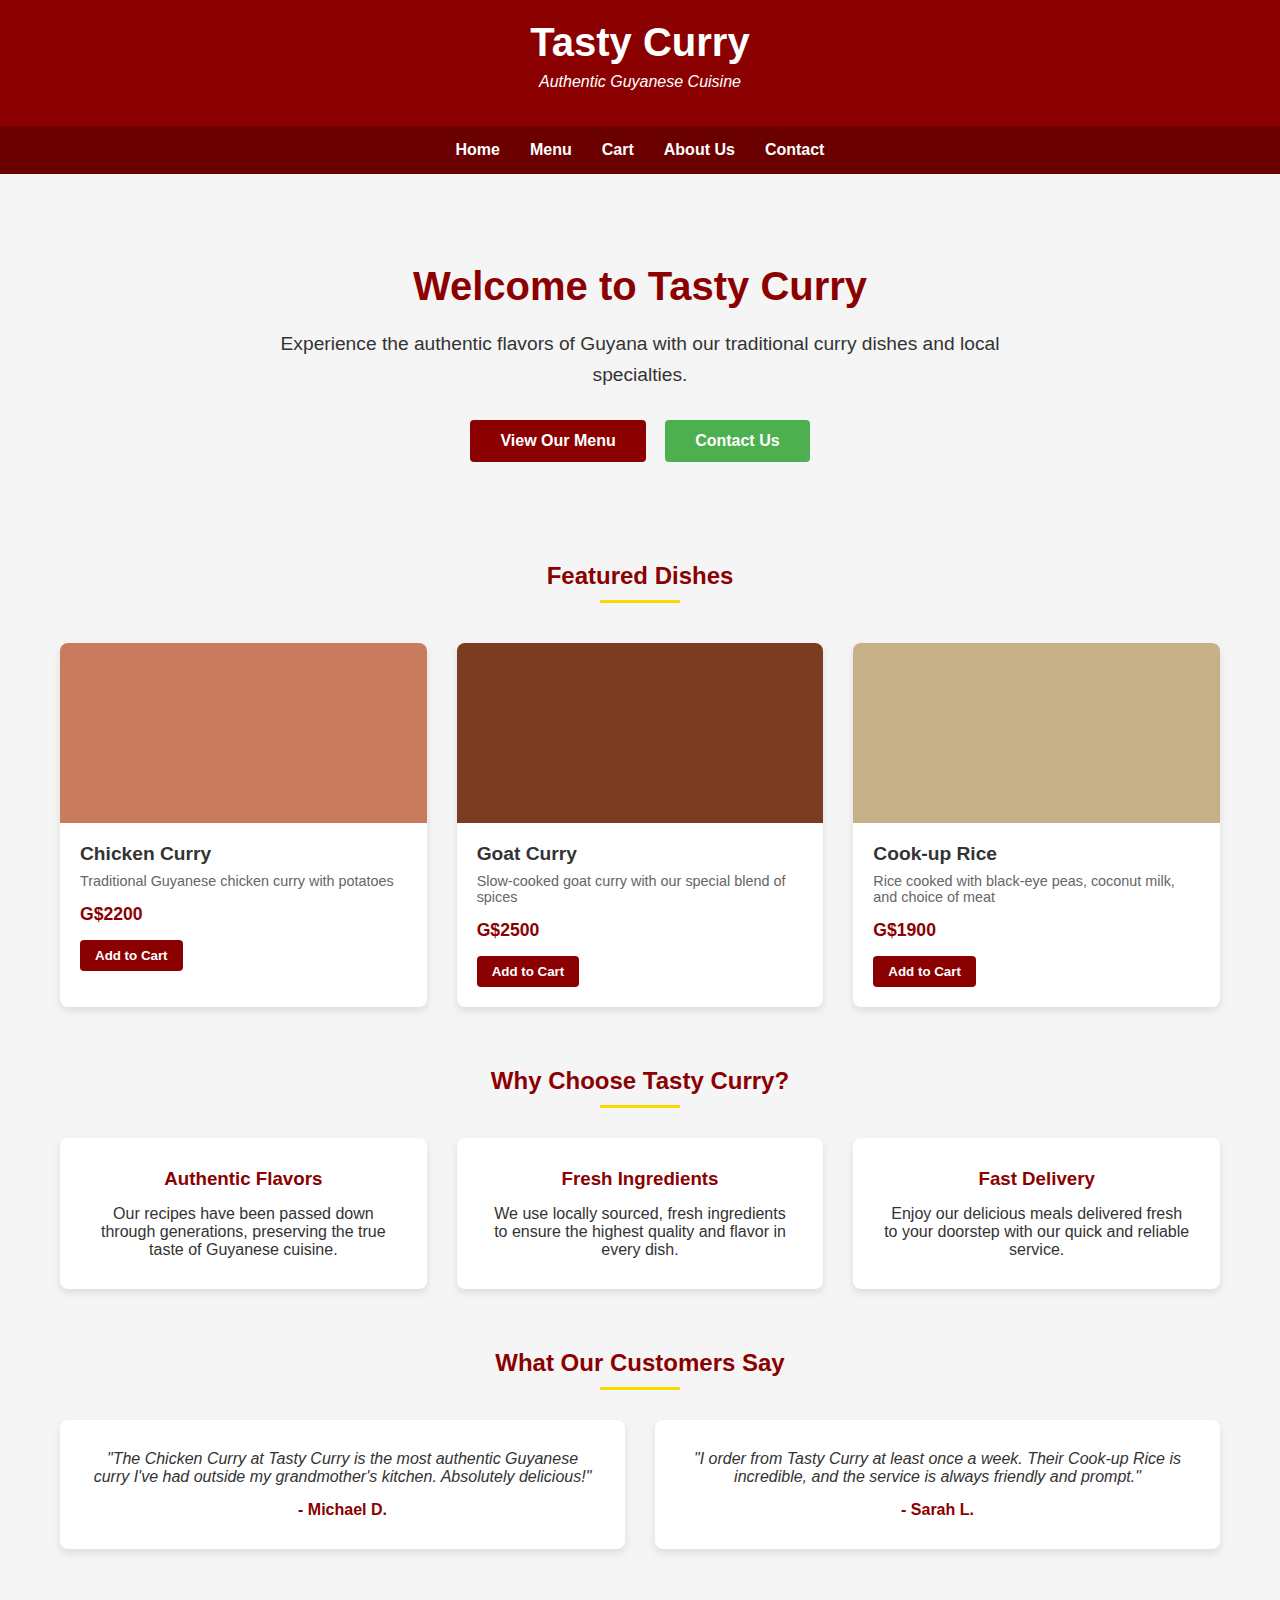
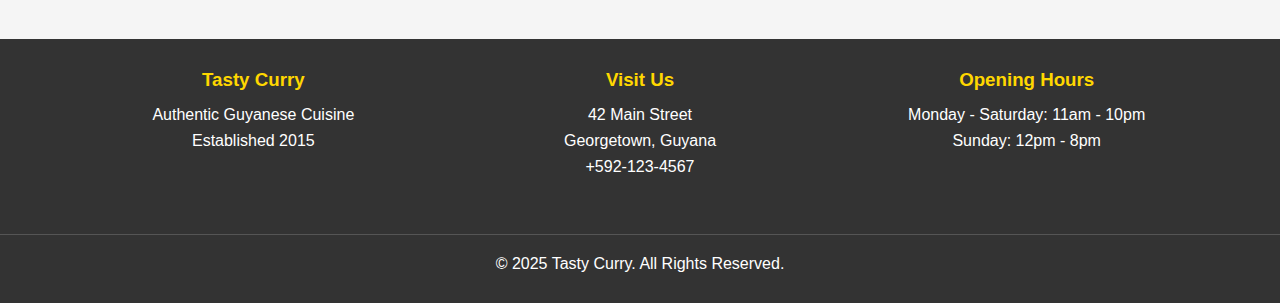
==== index.html @ 893cb92b "Add files via upload" ====
<!DOCTYPE html>
<html lang="en">
<head>
  <meta charset="UTF-8">
  <meta name="viewport" content="width=device-width, initial-scale=1.0">
  <title>Tasty Curry - Authentic Guyanese Cuisine</title>
  <link rel="stylesheet" href="styles.css">
</head>
<body>
  <header>
    <div class="logo">Tasty Curry</div>
    <div class="tagline">Authentic Guyanese Cuisine</div>
  </header>
  
  <nav>
    <ul>
      <li><a href="index.html">Home</a></li>
      <li><a href="menu.html">Menu</a></li>
      <li><a href="cart.html">Cart <span class="cart-count" style="display: none; background-color: #FFD700; color: #8B0000; border-radius: 50%; width: 20px; height: 20px; font-size: 12px; align-items: center; justify-content: center; margin-left: 5px;"></span></a></li>
      <li><a href="about.html">About Us</a></li>
      <li><a href="contact.html">Contact</a></li>
    </ul>
  </nav>
  
  <div class="container">
    <section id="hero" style="text-align: center; padding: 50px 0;">
      <h1 style="font-size: 2.5rem; color: #8B0000; margin-bottom: 20px;">Welcome to Tasty Curry</h1>
      <p style="font-size: 1.2rem; max-width: 800px; margin: 0 auto 30px; line-height: 1.6;">
        Experience the authentic flavors of Guyana with our traditional curry dishes and local specialties.
      </p>
      <div style="margin-top: 30px;">
        <a href="menu.html" style="background-color: #8B0000; color: white; padding: 12px 30px; border-radius: 4px; text-decoration: none; font-weight: bold; display: inline-block; margin-right: 15px;">View Our Menu</a>
        <a href="contact.html" style="background-color: #4CAF50; color: white; padding: 12px 30px; border-radius: 4px; text-decoration: none; font-weight: bold; display: inline-block;">Contact Us</a>
      </div>
    </section>
    
    <section id="featured" style="margin-top: 50px;">
      <h2>Featured Dishes</h2>
      <div class="menu-container">
        <div class="menu-item">
          <div class="menu-img" style="background-color: #c97c5d;"></div>
          <div class="menu-info">
            <div class="menu-title">Chicken Curry</div>
            <div class="menu-desc">Traditional Guyanese chicken curry with potatoes</div>
            <div class="menu-price">G$2200</div>
            <button class="add-to-cart" data-name="Chicken Curry" data-price="2200">Add to Cart</button>
          </div>
        </div>
        
        <div class="menu-item">
          <div class="menu-img" style="background-color: #7c3c21;"></div>
          <div class="menu-info">
            <div class="menu-title">Goat Curry</div>
            <div class="menu-desc">Slow-cooked goat curry with our special blend of spices</div>
            <div class="menu-price">G$2500</div>
            <button class="add-to-cart" data-name="Goat Curry" data-price="2500">Add to Cart</button>
          </div>
        </div>
        
        <div class="menu-item">
          <div class="menu-img" style="background-color: #c6b088;"></div>
          <div class="menu-info">
            <div class="menu-title">Cook-up Rice</div>
            <div class="menu-desc">Rice cooked with black-eye peas, coconut milk, and choice of meat</div>
            <div class="menu-price">G$1900</div>
            <button class="add-to-cart" data-name="Cook-up Rice" data-price="1900">Add to Cart</button>
          </div>
        </div>
      </div>
    </section>
    
    <section id="why-us" style="margin-top: 60px; text-align: center;">
      <h2>Why Choose Tasty Curry?</h2>
      <div style="display: flex; flex-wrap: wrap; justify-content: center; gap: 30px; margin-top: 30px;">
        <div style="flex: 1; min-width: 250px; background-color: white; padding: 30px; border-radius: 8px; box-shadow: 0 4px 8px rgba(0,0,0,0.1);">
          <h3 style="color: #8B0000; margin-bottom: 15px;">Authentic Flavors</h3>
          <p>Our recipes have been passed down through generations, preserving the true taste of Guyanese cuisine.</p>
        </div>
        
        <div style="flex: 1; min-width: 250px; background-color: white; padding: 30px; border-radius: 8px; box-shadow: 0 4px 8px rgba(0,0,0,0.1);">
          <h3 style="color: #8B0000; margin-bottom: 15px;">Fresh Ingredients</h3>
          <p>We use locally sourced, fresh ingredients to ensure the highest quality and flavor in every dish.</p>
        </div>
        
        <div style="flex: 1; min-width: 250px; background-color: white; padding: 30px; border-radius: 8px; box-shadow: 0 4px 8px rgba(0,0,0,0.1);">
          <h3 style="color: #8B0000; margin-bottom: 15px;">Fast Delivery</h3>
          <p>Enjoy our delicious meals delivered fresh to your doorstep with our quick and reliable service.</p>
        </div>
      </div>
    </section>
    
    <section id="testimonials" style="margin-top: 60px; text-align: center;">
      <h2>What Our Customers Say</h2>
      <div style="display: flex; flex-wrap: wrap; justify-content: center; gap: 30px; margin-top: 30px;">
        <div style="flex: 1; min-width: 300px; background-color: white; padding: 30px; border-radius: 8px; box-shadow: 0 4px 8px rgba(0,0,0,0.1);">
          <p style="font-style: italic; margin-bottom: 15px;">"The Chicken Curry at Tasty Curry is the most authentic Guyanese curry I've had outside my grandmother's kitchen. Absolutely delicious!"</p>
          <p style="font-weight: bold; color: #8B0000;">- Michael D.</p>
        </div>
        
        <div style="flex: 1; min-width: 300px; background-color: white; padding: 30px; border-radius: 8px; box-shadow: 0 4px 8px rgba(0,0,0,0.1);">
          <p style="font-style: italic; margin-bottom: 15px;">"I order from Tasty Curry at least once a week. Their Cook-up Rice is incredible, and the service is always friendly and prompt."</p>
          <p style="font-weight: bold; color: #8B0000;">- Sarah L.</p>
        </div>
      </div>
    </section>
  </div>
  
  <footer>
    <div class="footer-info">
      <div class="footer-col">
        <h3>Tasty Curry</h3>
        <p>Authentic Guyanese Cuisine</p>
        <p>Established 2015</p>
      </div>
      
      <div class="footer-col">
        <h3>Visit Us</h3>
        <p>42 Main Street</p>
        <p>Georgetown, Guyana</p>
        <p>+592-123-4567</p>
      </div>
      
      <div class="footer-col">
        <h3>Opening Hours</h3>
        <p>Monday - Saturday: 11am - 10pm</p>
        <p>Sunday: 12pm - 8pm</p>
      </div>
    </div>
    
    <div class="copyright">
      &copy; 2025 Tasty Curry. All Rights Reserved.
    </div>
  </footer>
  
  <script src="script.js"></script>
</body>
</html>
---- styles.css ----
/* Global Styles */
* {
  margin: 0;
  padding: 0;
  box-sizing: border-box;
  font-family: 'Segoe UI', Tahoma, Geneva, Verdana, sans-serif;
}

body {
  background-color: #f5f5f5;
  color: #333;
}

header {
  background-color: #8B0000;
  color: white;
  padding: 20px 0;
  text-align: center;
}

.logo {
  font-size: 2.5rem;
  font-weight: bold;
  margin-bottom: 8px;
}

.tagline {
  font-style: italic;
  margin-bottom: 15px;
}

nav {
  background-color: #6B0000;
  padding: 15px 0;
}

nav ul {
  display: flex;
  justify-content: center;
  list-style-type: none;
}

nav ul li {
  margin: 0 15px;
}

nav ul li a {
  color: white;
  text-decoration: none;
  font-weight: bold;
  transition: color 0.3s;
}

nav ul li a:hover {
  color: #FFD700;
}

.container {
  max-width: 1200px;
  margin: 0 auto;
  padding: 40px 20px;
}

h2 {
  text-align: center;
  margin-bottom: 30px;
  color: #8B0000;
  position: relative;
}

h2::after {
  content: '';
  display: block;
  width: 80px;
  height: 3px;
  background-color: #FFD700;
  margin: 10px auto;
}

/* Menu Styles */
.menu-container {
  display: grid;
  grid-template-columns: repeat(auto-fill, minmax(280px, 1fr));
  gap: 30px;
  margin-top: 40px;
}

.menu-category {
  margin-bottom: 40px;
}

.category-title {
  color: #8B0000;
  margin-bottom: 20px;
  font-size: 1.5rem;
  border-bottom: 2px solid #FFD700;
  padding-bottom: 8px;
}

.menu-item {
  background-color: white;
  border-radius: 8px;
  overflow: hidden;
  box-shadow: 0 4px 8px rgba(0, 0, 0, 0.1);
  transition: transform 0.3s;
}

.menu-item:hover {
  transform: translateY(-5px);
}

.menu-img {
  height: 180px;
  background-position: center;
  background-size: cover;
}

.menu-info {
  padding: 20px;
}

.menu-title {
  font-weight: bold;
  margin-bottom: 8px;
  font-size: 1.2rem;
}

.menu-desc {
  color: #666;
  font-size: 0.9rem;
  margin-bottom: 15px;
}

.menu-price {
  color: #8B0000;
  font-weight: bold;
  font-size: 1.1rem;
  margin-bottom: 15px;
}

.add-to-cart {
  background-color: #8B0000;
  color: white;
  border: none;
  padding: 8px 15px;
  border-radius: 4px;
  cursor: pointer;
  font-weight: bold;
  transition: background-color 0.3s;
}

.add-to-cart:hover {
  background-color: #6B0000;
}

/* Cart Styles */
.cart-section {
  background-color: white;
  padding: 30px;
  border-radius: 8px;
  box-shadow: 0 4px 8px rgba(0, 0, 0, 0.1);
  margin-top: 40px;
}

.cart-items {
  margin-bottom: 20px;
}

.cart-item {
  display: flex;
  justify-content: space-between;
  align-items: center;
  padding: 10px 0;
  border-bottom: 1px solid #eee;
}

.cart-item-name {
  flex-grow: 1;
}

.cart-item-price {
  font-weight: bold;
  color: #8B0000;
  margin: 0 20px;
}

.remove-item {
  background-color: #ff5555;
  color: white;
  border: none;
  padding: 5px 10px;
  border-radius: 4px;
  cursor: pointer;
}

.cart-total {
  display: flex;
  justify-content: space-between;
  font-weight: bold;
  font-size: 1.2rem;
  margin-top: 15px;
  padding-top: 15px;
  border-top: 2px solid #eee;
}

.checkout-btn {
  display: block;
  width: 100%;
  background-color: #4CAF50;
  color: white;
  border: none;
  padding: 12px;
  font-size: 1.1rem;
  border-radius: 4px;
  cursor: pointer;
  margin-top: 20px;
  font-weight: bold;
  transition: background-color 0.3s;
}

.checkout-btn:hover {
  background-color: #3e8e41;
}

/* Payment Modal */
.modal {
  display: none;
  position: fixed;
  top: 0;
  left: 0;
  width: 100%;
  height: 100%;
  background-color: rgba(0, 0, 0, 0.7);
  z-index: 1000;
  align-items: center;
  justify-content: center;
}

.modal-content {
  background-color: white;
  border-radius: 8px;
  width: 90%;
  max-width: 500px;
  padding: 30px;
  position: relative;
}

.close-modal {
  position: absolute;
  top: 10px;
  right: 15px;
  font-size: 1.5rem;
  cursor: pointer;
}

.payment-form {
  margin-top: 20px;
}

.form-group {
  margin-bottom: 20px;
}

label {
  display: block;
  margin-bottom: 8px;
  font-weight: bold;
}

input, select {
  width: 100%;
  padding: 10px;
  border: 1px solid #ddd;
  border-radius: 4px;
}

.submit-payment {
  background-color: #4CAF50;
  color: white;
  border: none;
  padding: 12px;
  width: 100%;
  font-size: 1.1rem;
  border-radius: 4px;
  cursor: pointer;
  font-weight: bold;
}

/* About Page Styles */
.about-section {
  background-color: white;
  padding: 30px;
  border-radius: 8px;
  box-shadow: 0 4px 8px rgba(0, 0, 0, 0.1);
  margin-top: 40px;
  text-align: center;
}

.about-content {
  max-width: 800px;
  margin: 0 auto;
  line-height: 1.6;
}

/* Contact Page Styles */
.contact-section {
  background-color: white;
  padding: 30px;
  border-radius: 8px;
  box-shadow: 0 4px 8px rgba(0, 0, 0, 0.1);
  margin-top: 40px;
}

.contact-details {
  text-align: center;
  line-height: 1.6;
  margin-bottom: 30px;
}

.contact-form {
  max-width: 600px;
  margin: 0 auto;
}

/* Footer Styles */
footer {
  background-color: #333;
  color: white;
  text-align: center;
  padding: 30px 0;
  margin-top: 50px;
}

.footer-info {
  display: flex;
  justify-content: space-around;
  flex-wrap: wrap;
  max-width: 1200px;
  margin: 0 auto;
  padding: 0 20px;
}

.footer-col {
  flex: 1;
  min-width: 200px;
  margin-bottom: 20px;
}

.footer-col h3 {
  margin-bottom: 15px;
  color: #FFD700;
}

.footer-col p {
  margin-bottom: 8px;
}

.social-links a {
  color: white;
  margin: 0 10px;
  font-size: 1.2rem;
  text-decoration: none;
}

.copyright {
  margin-top: 30px;
  padding-top: 20px;
  border-top: 1px solid #555;
}

/* Responsive Design */
@media (max-width: 768px) {
  nav ul {
    flex-direction: column;
    text-align: center;
  }
  
  nav ul li {
    margin: 8px 0;
  }
  
  .menu-container {
    grid-template-columns: 1fr;
  }
}
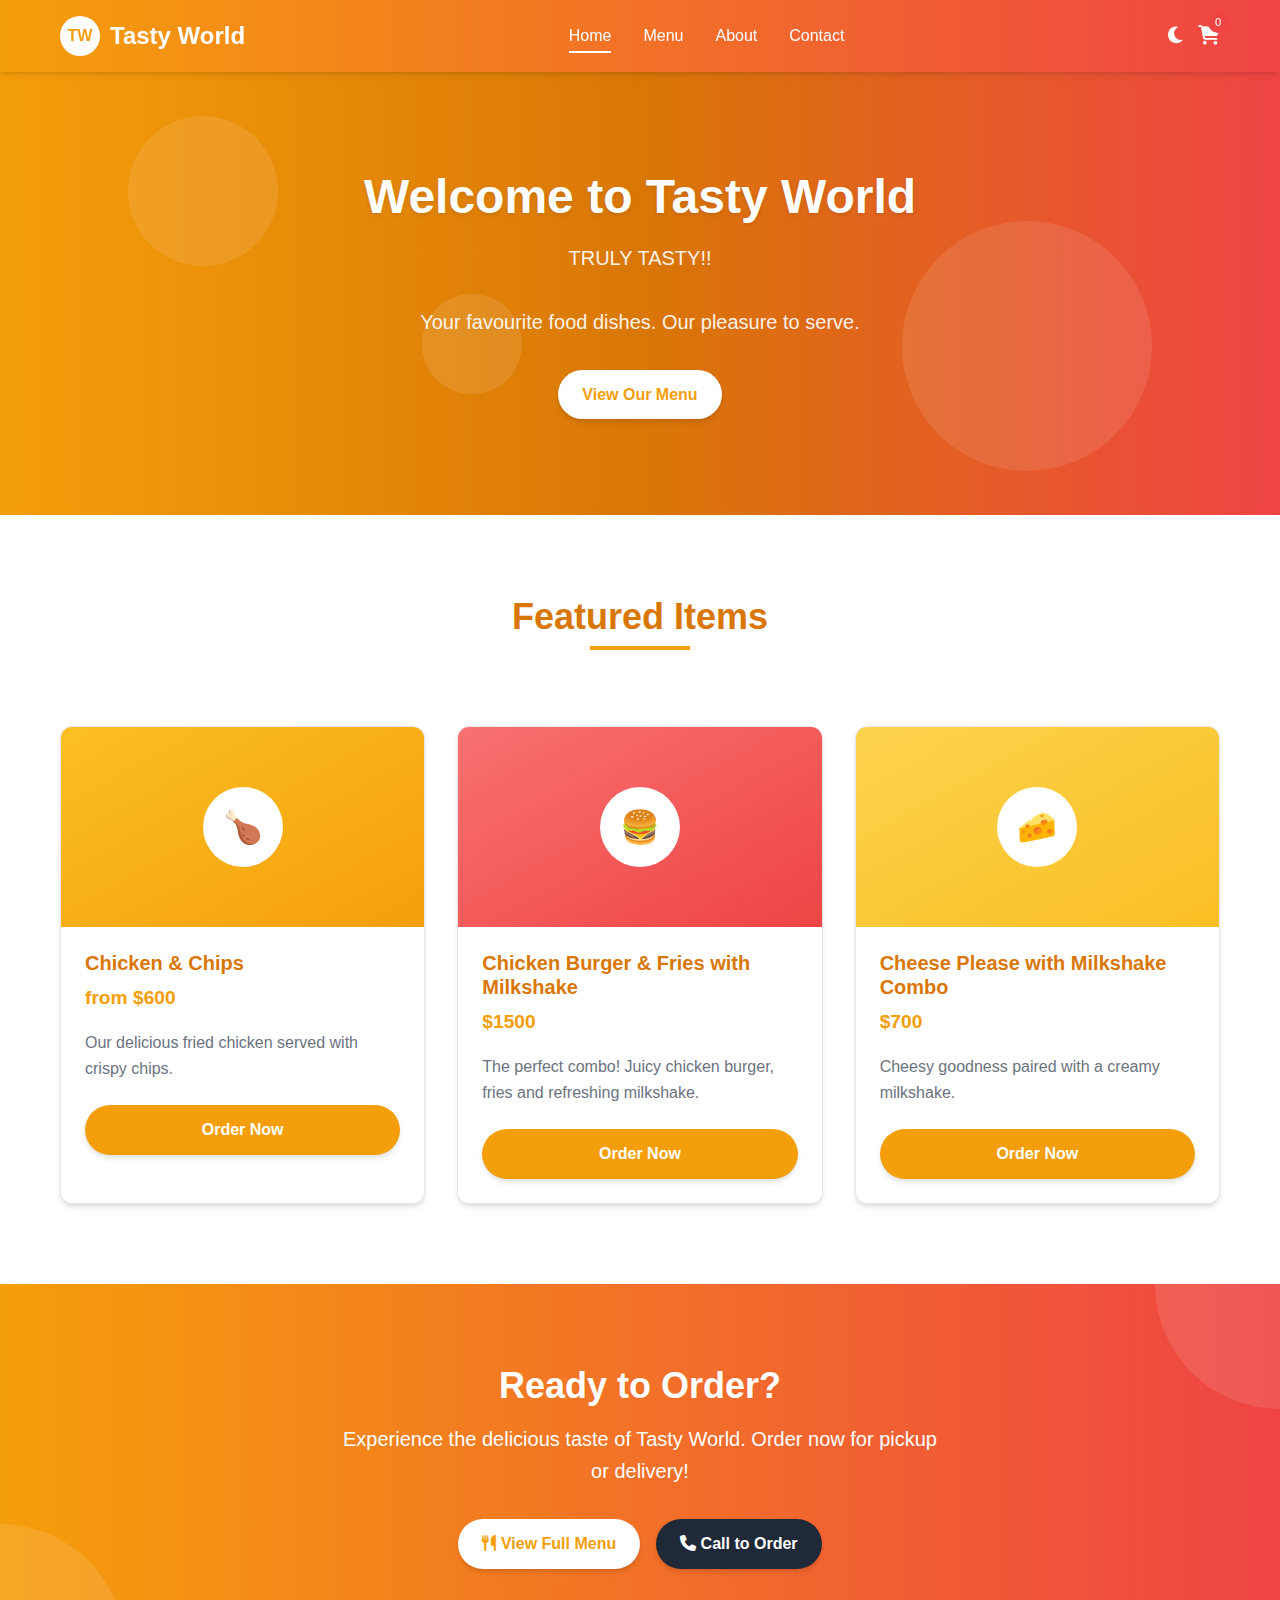
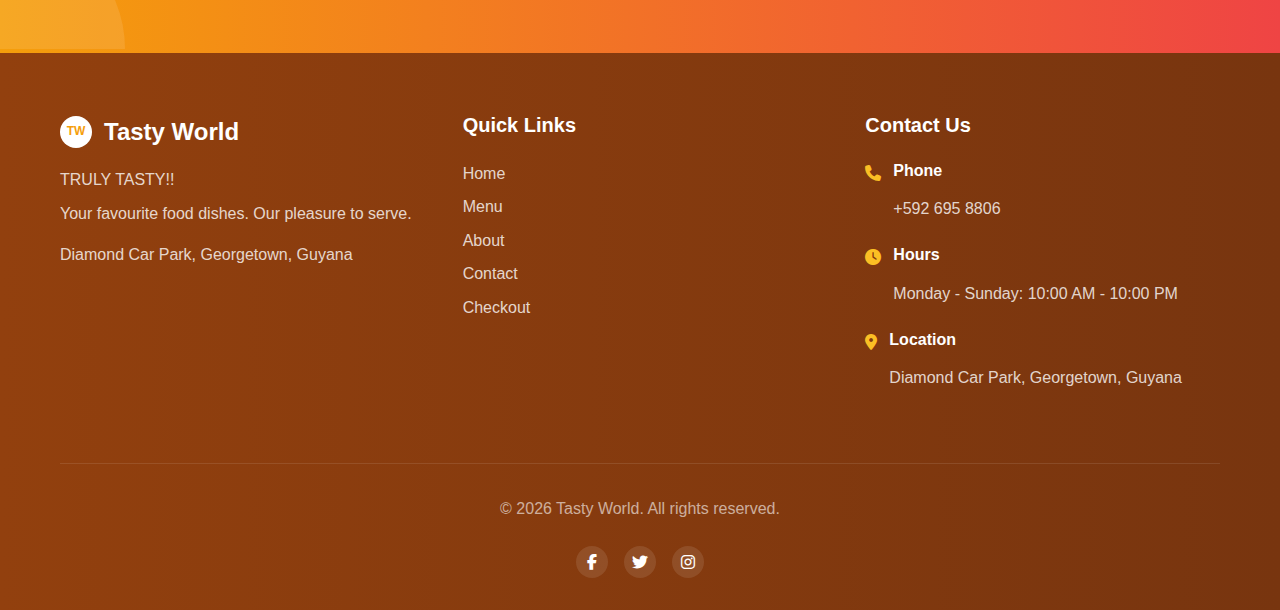
==== commit 0317c40f: "Add files via upload" ====
--- a/index.html
+++ b/index.html
@@ -1,137 +1,213 @@
 <!DOCTYPE html>
-<html lang="en">
+<html lang="en" class="light">
 <head>
-  <meta charset="UTF-8">
-  <meta name="viewport" content="width=device-width, initial-scale=1.0">
-  <title>Tasty Curry - Authentic Guyanese Cuisine</title>
-  <link rel="stylesheet" href="styles.css">
+    <meta charset="UTF-8">
+    <meta name="viewport" content="width=device-width, initial-scale=1.0">
+    <title>Tasty World - Your Favourite Food Dishes</title>
+    <link rel="stylesheet" href="styles.css">
+    <link rel="stylesheet" href="https://cdnjs.cloudflare.com/ajax/libs/font-awesome/6.4.0/css/all.min.css">
 </head>
 <body>
-  <header>
-    <div class="logo">Tasty Curry</div>
-    <div class="tagline">Authentic Guyanese Cuisine</div>
-  </header>
-  
-  <nav>
-    <ul>
-      <li><a href="index.html">Home</a></li>
-      <li><a href="menu.html">Menu</a></li>
-      <li><a href="cart.html">Cart <span class="cart-count" style="display: none; background-color: #FFD700; color: #8B0000; border-radius: 50%; width: 20px; height: 20px; font-size: 12px; align-items: center; justify-content: center; margin-left: 5px;"></span></a></li>
-      <li><a href="about.html">About Us</a></li>
-      <li><a href="contact.html">Contact</a></li>
-    </ul>
-  </nav>
-  
-  <div class="container">
-    <section id="hero" style="text-align: center; padding: 50px 0;">
-      <h1 style="font-size: 2.5rem; color: #8B0000; margin-bottom: 20px;">Welcome to Tasty Curry</h1>
-      <p style="font-size: 1.2rem; max-width: 800px; margin: 0 auto 30px; line-height: 1.6;">
-        Experience the authentic flavors of Guyana with our traditional curry dishes and local specialties.
-      </p>
-      <div style="margin-top: 30px;">
-        <a href="menu.html" style="background-color: #8B0000; color: white; padding: 12px 30px; border-radius: 4px; text-decoration: none; font-weight: bold; display: inline-block; margin-right: 15px;">View Our Menu</a>
-        <a href="contact.html" style="background-color: #4CAF50; color: white; padding: 12px 30px; border-radius: 4px; text-decoration: none; font-weight: bold; display: inline-block;">Contact Us</a>
-      </div>
-    </section>
-    
-    <section id="featured" style="margin-top: 50px;">
-      <h2>Featured Dishes</h2>
-      <div class="menu-container">
-        <div class="menu-item">
-          <div class="menu-img" style="background-color: #c97c5d;"></div>
-          <div class="menu-info">
-            <div class="menu-title">Chicken Curry</div>
-            <div class="menu-desc">Traditional Guyanese chicken curry with potatoes</div>
-            <div class="menu-price">G$2200</div>
-            <button class="add-to-cart" data-name="Chicken Curry" data-price="2200">Add to Cart</button>
-          </div>
+    <!-- Header -->
+    <header>
+        <div class="container header-container">
+            <a href="index.html" class="logo">
+                <div class="logo-badge">TW</div>
+                Tasty World
+            </a>
+            
+            <nav>
+                <ul class="nav-links">
+                    <li><a href="index.html" class="active">Home</a></li>
+                    <li><a href="menu.html">Menu</a></li>
+                    <li><a href="about.html">About</a></li>
+                    <li><a href="contact.html">Contact</a></li>
+                </ul>
+            </nav>
+            
+            <div class="header-right">
+                <button class="theme-toggle" aria-label="Toggle dark mode">
+                    <i class="fas fa-moon"></i>
+                </button>
+                
+                <a href="checkout.html" class="cart-btn">
+                    <i class="fas fa-shopping-cart"></i>
+                    <span class="cart-count">0</span>
+                </a>
+                
+                <button class="mobile-menu-btn">
+                    <i class="fas fa-bars"></i>
+                </button>
+            </div>
         </div>
         
-        <div class="menu-item">
-          <div class="menu-img" style="background-color: #7c3c21;"></div>
-          <div class="menu-info">
-            <div class="menu-title">Goat Curry</div>
-            <div class="menu-desc">Slow-cooked goat curry with our special blend of spices</div>
-            <div class="menu-price">G$2500</div>
-            <button class="add-to-cart" data-name="Goat Curry" data-price="2500">Add to Cart</button>
-          </div>
+        <div class="mobile-nav hidden">
+            <ul>
+                <li><a href="index.html">Home</a></li>
+                <li><a href="menu.html">Menu</a></li>
+                <li><a href="about.html">About</a></li>
+                <li><a href="contact.html">Contact</a></li>
+            </ul>
         </div>
-        
-        <div class="menu-item">
-          <div class="menu-img" style="background-color: #c6b088;"></div>
-          <div class="menu-info">
-            <div class="menu-title">Cook-up Rice</div>
-            <div class="menu-desc">Rice cooked with black-eye peas, coconut milk, and choice of meat</div>
-            <div class="menu-price">G$1900</div>
-            <button class="add-to-cart" data-name="Cook-up Rice" data-price="1900">Add to Cart</button>
-          </div>
+    </header>
+
+    <!-- Main Content -->
+    <main>
+        <!-- Hero Section -->
+        <section class="hero">
+            <div class="hero-decoration">
+                <div class="hero-circle-1"></div>
+                <div class="hero-circle-2"></div>
+                <div class="hero-circle-3"></div>
+            </div>
+            
+            <div class="container hero-content">
+                <h1>Welcome to Tasty World</h1>
+                <p class="tagline">TRULY TASTY!!</p>
+                <p>Your favourite food dishes. Our pleasure to serve.</p>
+                <a href="menu.html" class="btn btn-white">View Our Menu</a>
+            </div>
+        </section>
+
+        <!-- Featured Items Section -->
+        <section class="featured">
+            <div class="container">
+                <div class="section-header">
+                    <h2>Featured Items</h2>
+                </div>
+                
+                <div class="featured-grid">
+                    <div class="featured-item">
+                        <div class="featured-img featured-img-chicken">
+                            <div class="featured-img-badge">🍗</div>
+                        </div>
+                        <div class="featured-content">
+                            <h3>Chicken & Chips</h3>
+                            <div class="price">from $600</div>
+                            <p>Our delicious fried chicken served with crispy chips.</p>
+                            <a href="menu.html" class="btn btn-primary" style="width: 100%;">Order Now</a>
+                        </div>
+                    </div>
+                    
+                    <div class="featured-item">
+                        <div class="featured-img featured-img-combo">
+                            <div class="featured-img-badge">🍔</div>
+                        </div>
+                        <div class="featured-content">
+                            <h3>Chicken Burger & Fries with Milkshake</h3>
+                            <div class="price">$1500</div>
+                            <p>The perfect combo! Juicy chicken burger, fries and refreshing milkshake.</p>
+                            <a href="menu.html" class="btn btn-primary" style="width: 100%;">Order Now</a>
+                        </div>
+                    </div>
+                    
+                    <div class="featured-item">
+                        <div class="featured-img featured-img-cheese">
+                            <div class="featured-img-badge">🧀</div>
+                        </div>
+                        <div class="featured-content">
+                            <h3>Cheese Please with Milkshake Combo</h3>
+                            <div class="price">$700</div>
+                            <p>Cheesy goodness paired with a creamy milkshake.</p>
+                            <a href="menu.html" class="btn btn-primary" style="width: 100%;">Order Now</a>
+                        </div>
+                    </div>
+                </div>
+            </div>
+        </section>
+
+        <!-- Call to Action Section -->
+        <section class="cta">
+            <div class="cta-decoration">
+                <div class="cta-circle-1"></div>
+                <div class="cta-circle-2"></div>
+            </div>
+            
+            <div class="container cta-content">
+                <h2>Ready to Order?</h2>
+                <p>Experience the delicious taste of Tasty World. Order now for pickup or delivery!</p>
+                <div class="cta-buttons">
+                    <a href="menu.html" class="btn btn-white">
+                        <i class="fas fa-utensils"></i> View Full Menu
+                    </a>
+                    <a href="tel:+5926958806" class="btn btn-dark">
+                        <i class="fas fa-phone"></i> Call to Order
+                    </a>
+                </div>
+            </div>
+        </section>
+    </main>
+
+    <!-- Footer -->
+    <footer>
+        <div class="container">
+            <div class="footer-grid">
+                <div class="footer-col">
+                    <div class="footer-brand">
+                        <div class="footer-logo-badge">TW</div>
+                        <div class="footer-brand-name">Tasty World</div>
+                    </div>
+                    <p class="footer-tagline">TRULY TASTY!!</p>
+                    <p>Your favourite food dishes. Our pleasure to serve.</p>
+                    <p class="mt-4">Diamond Car Park, Georgetown, Guyana</p>
+                </div>
+                
+                <div class="footer-col">
+                    <h3>Quick Links</h3>
+                    <ul class="footer-links">
+                        <li><a href="index.html">Home</a></li>
+                        <li><a href="menu.html">Menu</a></li>
+                        <li><a href="about.html">About</a></li>
+                        <li><a href="contact.html">Contact</a></li>
+                        <li><a href="checkout.html">Checkout</a></li>
+                    </ul>
+                </div>
+                
+                <div class="footer-col">
+                    <h3>Contact Us</h3>
+                    <div class="footer-contact-item">
+                        <i class="fas fa-phone footer-contact-icon"></i>
+                        <div>
+                            <h4>Phone</h4>
+                            <p>+592 695 8806</p>
+                        </div>
+                    </div>
+                    <div class="footer-contact-item">
+                        <i class="fas fa-clock footer-contact-icon"></i>
+                        <div>
+                            <h4>Hours</h4>
+                            <p>Monday - Sunday: 10:00 AM - 10:00 PM</p>
+                        </div>
+                    </div>
+                    <div class="footer-contact-item">
+                        <i class="fas fa-map-marker-alt footer-contact-icon"></i>
+                        <div>
+                            <h4>Location</h4>
+                            <p>Diamond Car Park, Georgetown, Guyana</p>
+                        </div>
+                    </div>
+                </div>
+            </div>
+            
+            <div class="footer-divider"></div>
+            
+            <div class="footer-bottom">
+                <p>&copy; <span id="current-year"></span> Tasty World. All rights reserved.</p>
+                <div class="social-links">
+                    <a href="#" class="social-link">
+                        <i class="fab fa-facebook-f"></i>
+                    </a>
+                    <a href="#" class="social-link">
+                        <i class="fab fa-twitter"></i>
+                    </a>
+                    <a href="#" class="social-link">
+                        <i class="fab fa-instagram"></i>
+                    </a>
+                </div>
+            </div>
         </div>
-      </div>
-    </section>
+    </footer>
     
-    <section id="why-us" style="margin-top: 60px; text-align: center;">
-      <h2>Why Choose Tasty Curry?</h2>
-      <div style="display: flex; flex-wrap: wrap; justify-content: center; gap: 30px; margin-top: 30px;">
-        <div style="flex: 1; min-width: 250px; background-color: white; padding: 30px; border-radius: 8px; box-shadow: 0 4px 8px rgba(0,0,0,0.1);">
-          <h3 style="color: #8B0000; margin-bottom: 15px;">Authentic Flavors</h3>
-          <p>Our recipes have been passed down through generations, preserving the true taste of Guyanese cuisine.</p>
-        </div>
-        
-        <div style="flex: 1; min-width: 250px; background-color: white; padding: 30px; border-radius: 8px; box-shadow: 0 4px 8px rgba(0,0,0,0.1);">
-          <h3 style="color: #8B0000; margin-bottom: 15px;">Fresh Ingredients</h3>
-          <p>We use locally sourced, fresh ingredients to ensure the highest quality and flavor in every dish.</p>
-        </div>
-        
-        <div style="flex: 1; min-width: 250px; background-color: white; padding: 30px; border-radius: 8px; box-shadow: 0 4px 8px rgba(0,0,0,0.1);">
-          <h3 style="color: #8B0000; margin-bottom: 15px;">Fast Delivery</h3>
-          <p>Enjoy our delicious meals delivered fresh to your doorstep with our quick and reliable service.</p>
-        </div>
-      </div>
-    </section>
-    
-    <section id="testimonials" style="margin-top: 60px; text-align: center;">
-      <h2>What Our Customers Say</h2>
-      <div style="display: flex; flex-wrap: wrap; justify-content: center; gap: 30px; margin-top: 30px;">
-        <div style="flex: 1; min-width: 300px; background-color: white; padding: 30px; border-radius: 8px; box-shadow: 0 4px 8px rgba(0,0,0,0.1);">
-          <p style="font-style: italic; margin-bottom: 15px;">"The Chicken Curry at Tasty Curry is the most authentic Guyanese curry I've had outside my grandmother's kitchen. Absolutely delicious!"</p>
-          <p style="font-weight: bold; color: #8B0000;">- Michael D.</p>
-        </div>
-        
-        <div style="flex: 1; min-width: 300px; background-color: white; padding: 30px; border-radius: 8px; box-shadow: 0 4px 8px rgba(0,0,0,0.1);">
-          <p style="font-style: italic; margin-bottom: 15px;">"I order from Tasty Curry at least once a week. Their Cook-up Rice is incredible, and the service is always friendly and prompt."</p>
-          <p style="font-weight: bold; color: #8B0000;">- Sarah L.</p>
-        </div>
-      </div>
-    </section>
-  </div>
-  
-  <footer>
-    <div class="footer-info">
-      <div class="footer-col">
-        <h3>Tasty Curry</h3>
-        <p>Authentic Guyanese Cuisine</p>
-        <p>Established 2015</p>
-      </div>
-      
-      <div class="footer-col">
-        <h3>Visit Us</h3>
-        <p>42 Main Street</p>
-        <p>Georgetown, Guyana</p>
-        <p>+592-123-4567</p>
-      </div>
-      
-      <div class="footer-col">
-        <h3>Opening Hours</h3>
-        <p>Monday - Saturday: 11am - 10pm</p>
-        <p>Sunday: 12pm - 8pm</p>
-      </div>
-    </div>
-    
-    <div class="copyright">
-      &copy; 2025 Tasty Curry. All Rights Reserved.
-    </div>
-  </footer>
-  
-  <script src="script.js"></script>
+    <script src="script.js"></script>
 </body>
-</html>+</html>
--- a/styles.css
+++ b/styles.css
@@ -1,385 +1,1485 @@
-/* Global Styles */
+/* Base Styles */
+:root {
+    --primary-color: #f59e0b;
+    --primary-dark: #d97706;
+    --primary-light: #fbbf24;
+    --secondary-color: #ef4444;
+    --text-color: #1f2937;
+    --text-light: #6b7280;
+    --background-color: #fffbeb;
+    --white: #ffffff;
+    --gray-100: #f3f4f6;
+    --gray-200: #e5e7eb;
+    --gray-300: #d1d5db;
+    --gray-400: #9ca3af;
+    --gray-600: #4b5563;
+    --gray-700: #374151;
+    --gray-800: #1f2937;
+    --gray-900: #111827;
+    --shadow: 0 4px 6px -1px rgba(0, 0, 0, 0.1), 0 2px 4px -1px rgba(0, 0, 0, 0.06);
+    --shadow-lg: 0 10px 15px -3px rgba(0, 0, 0, 0.1), 0 4px 6px -2px rgba(0, 0, 0, 0.05);
+}
+
+.dark {
+    --primary-color: #f59e0b;
+    --primary-dark: #b45309;
+    --primary-light: #fbbf24;
+    --secondary-color: #b91c1c;
+    --text-color: #f9fafb;
+    --text-light: #d1d5db;
+    --background-color: #111827;
+    --white: #1f2937;
+    --gray-100: #374151;
+    --gray-200: #4b5563;
+    --gray-300: #6b7280;
+    --gray-400: #9ca3af;
+    --gray-600: #d1d5db;
+    --gray-700: #e5e7eb;
+    --gray-800: #f3f4f6;
+    --gray-900: #f9fafb;
+    --shadow: 0 4px 6px -1px rgba(0, 0, 0, 0.5), 0 2px 4px -1px rgba(0, 0, 0, 0.3);
+    --shadow-lg: 0 10px 15px -3px rgba(0, 0, 0, 0.5), 0 4px 6px -2px rgba(0, 0, 0, 0.3);
+}
+
 * {
-  margin: 0;
-  padding: 0;
-  box-sizing: border-box;
-  font-family: 'Segoe UI', Tahoma, Geneva, Verdana, sans-serif;
+    margin: 0;
+    padding: 0;
+    box-sizing: border-box;
 }
 
 body {
-  background-color: #f5f5f5;
-  color: #333;
-}
-
+    font-family: 'Segoe UI', Tahoma, Geneva, Verdana, sans-serif;
+    background-color: var(--background-color);
+    color: var(--text-color);
+    line-height: 1.6;
+    transition: background-color 0.3s, color 0.3s;
+}
+
+.container {
+    max-width: 1200px;
+    margin: 0 auto;
+    padding: 0 20px;
+}
+
+/* Typography */
+h1, h2, h3, h4, h5, h6 {
+    font-weight: 700;
+    line-height: 1.2;
+    margin-bottom: 1rem;
+}
+
+a {
+    text-decoration: none;
+    color: var(--primary-color);
+    transition: color 0.3s;
+}
+
+a:hover {
+    color: var(--primary-dark);
+}
+
+/* Buttons */
+.btn {
+    display: inline-block;
+    padding: 0.75rem 1.5rem;
+    font-weight: 600;
+    text-align: center;
+    border-radius: 9999px;
+    transition: all 0.3s;
+    cursor: pointer;
+    border: none;
+    box-shadow: var(--shadow);
+}
+
+.btn:hover {
+    transform: translateY(-2px);
+    box-shadow: var(--shadow-lg);
+}
+
+.btn-primary {
+    background-color: var(--primary-color);
+    color: white;
+}
+
+.btn-primary:hover {
+    background-color: var(--primary-dark);
+}
+
+.btn-white {
+    background-color: white;
+    color: var(--primary-color);
+}
+
+.btn-white:hover {
+    background-color: var(--gray-100);
+}
+
+.btn-dark {
+    background-color: var(--gray-800);
+    color: white;
+}
+
+.btn-dark:hover {
+    background-color: var(--gray-900);
+}
+
+.dark .btn-white {
+    background-color: var(--gray-800);
+    color: var(--primary-light);
+}
+
+.dark .btn-white:hover {
+    background-color: var(--gray-700);
+}
+
+/* Header */
 header {
-  background-color: #8B0000;
-  color: white;
-  padding: 20px 0;
-  text-align: center;
+    background: linear-gradient(to right, var(--primary-color), var(--secondary-color));
+    color: white;
+    padding: 1rem 0;
+    position: sticky;
+    top: 0;
+    z-index: 100;
+    box-shadow: var(--shadow);
+}
+
+.header-container {
+    display: flex;
+    justify-content: space-between;
+    align-items: center;
 }
 
 .logo {
-  font-size: 2.5rem;
-  font-weight: bold;
-  margin-bottom: 8px;
-}
-
-.tagline {
-  font-style: italic;
-  margin-bottom: 15px;
-}
-
-nav {
-  background-color: #6B0000;
-  padding: 15px 0;
-}
-
-nav ul {
-  display: flex;
-  justify-content: center;
-  list-style-type: none;
-}
-
-nav ul li {
-  margin: 0 15px;
-}
-
-nav ul li a {
-  color: white;
-  text-decoration: none;
-  font-weight: bold;
-  transition: color 0.3s;
-}
-
-nav ul li a:hover {
-  color: #FFD700;
-}
-
-.container {
-  max-width: 1200px;
-  margin: 0 auto;
-  padding: 40px 20px;
-}
-
-h2 {
-  text-align: center;
-  margin-bottom: 30px;
-  color: #8B0000;
-  position: relative;
-}
-
-h2::after {
-  content: '';
-  display: block;
-  width: 80px;
-  height: 3px;
-  background-color: #FFD700;
-  margin: 10px auto;
-}
-
-/* Menu Styles */
-.menu-container {
-  display: grid;
-  grid-template-columns: repeat(auto-fill, minmax(280px, 1fr));
-  gap: 30px;
-  margin-top: 40px;
-}
-
-.menu-category {
-  margin-bottom: 40px;
-}
-
-.category-title {
-  color: #8B0000;
-  margin-bottom: 20px;
-  font-size: 1.5rem;
-  border-bottom: 2px solid #FFD700;
-  padding-bottom: 8px;
+    font-size: 1.5rem;
+    font-weight: 700;
+    color: white;
+    display: flex;
+    align-items: center;
+}
+
+.logo-badge {
+    background-color: white;
+    color: var(--primary-color);
+    width: 40px;
+    height: 40px;
+    border-radius: 50%;
+    display: flex;
+    align-items: center;
+    justify-content: center;
+    margin-right: 10px;
+    font-size: 1rem;
+}
+
+.nav-links {
+    display: flex;
+    list-style: none;
+    gap: 2rem;
+}
+
+.nav-links a {
+    color: white;
+    position: relative;
+    display: inline-block;
+    padding: 0.25rem 0;
+}
+
+.nav-links a::after {
+    content: '';
+    position: absolute;
+    bottom: 0;
+    left: 0;
+    width: 0;
+    height: 2px;
+    background-color: white;
+    transition: width 0.3s;
+}
+
+.nav-links a:hover::after,
+.nav-links a.active::after {
+    width: 100%;
+}
+
+.header-right {
+    display: flex;
+    align-items: center;
+    gap: 1rem;
+}
+
+.theme-toggle, .cart-btn {
+    color: white;
+    background: none;
+    border: none;
+    cursor: pointer;
+    font-size: 1.2rem;
+}
+
+.cart-btn {
+    position: relative;
+}
+
+.cart-count {
+    position: absolute;
+    top: -8px;
+    right: -8px;
+    background-color: var(--secondary-color);
+    color: white;
+    font-size: 0.7rem;
+    width: 20px;
+    height: 20px;
+    border-radius: 50%;
+    display: flex;
+    align-items: center;
+    justify-content: center;
+}
+
+.mobile-menu-btn {
+    display: none;
+    background: none;
+    border: none;
+    color: white;
+    font-size: 1.5rem;
+    cursor: pointer;
+}
+
+/* Mobile Navigation */
+.mobile-nav {
+    display: none;
+    background-color: var(--primary-dark);
+    padding: 1rem 0;
+}
+
+.mobile-nav ul {
+    list-style: none;
+}
+
+.mobile-nav li {
+    border-bottom: 1px solid rgba(255, 255, 255, 0.1);
+}
+
+.mobile-nav a {
+    color: white;
+    display: block;
+    padding: 0.75rem 1rem;
+}
+
+/* Hero Section */
+.hero {
+    background: linear-gradient(to right, var(--primary-color), var(--primary-dark), var(--secondary-color));
+    color: white;
+    padding: 6rem 0;
+    position: relative;
+    overflow: hidden;
+}
+
+.hero-content {
+    text-align: center;
+    position: relative;
+    z-index: 2;
+}
+
+.hero h1 {
+    font-size: 3rem;
+    margin-bottom: 1rem;
+    text-shadow: 0 2px 4px rgba(0, 0, 0, 0.1);
+}
+
+.hero p {
+    font-size: 1.25rem;
+    margin-bottom: 2rem;
+    opacity: 0.9;
+}
+
+.hero-decoration {
+    position: absolute;
+    top: 0;
+    left: 0;
+    width: 100%;
+    height: 100%;
+    opacity: 0.1;
+}
+
+.hero-circle-1, .hero-circle-2, .hero-circle-3 {
+    position: absolute;
+    background-color: white;
+    border-radius: 50%;
+}
+
+.hero-circle-1 {
+    width: 150px;
+    height: 150px;
+    top: 10%;
+    left: 10%;
+}
+
+.hero-circle-2 {
+    width: 250px;
+    height: 250px;
+    bottom: 10%;
+    right: 10%;
+}
+
+.hero-circle-3 {
+    width: 100px;
+    height: 100px;
+    top: 50%;
+    left: 33%;
+}
+
+/* Featured Items */
+.featured {
+    padding: 5rem 0;
+    background-color: var(--white);
+    position: relative;
+}
+
+.section-header {
+    text-align: center;
+    margin-bottom: 4rem;
+}
+
+.section-header h1,
+.section-header h2 {
+    font-size: 2.25rem;
+    color: var(--primary-dark);
+    position: relative;
+    display: inline-block;
+    margin-bottom: 1.5rem;
+}
+
+.section-header h1::after,
+.section-header h2::after {
+    content: '';
+    position: absolute;
+    bottom: -0.75rem;
+    left: 50%;
+    width: 100px;
+    height: 4px;
+    background-color: var(--primary-color);
+    transform: translateX(-50%);
+}
+
+.featured-grid {
+    display: grid;
+    grid-template-columns: repeat(auto-fit, minmax(300px, 1fr));
+    gap: 2rem;
+}
+
+.featured-item {
+    background-color: var(--white);
+    border-radius: 12px;
+    overflow: hidden;
+    box-shadow: var(--shadow);
+    transition: transform 0.3s, box-shadow 0.3s;
+    border: 1px solid var(--gray-200);
+}
+
+.featured-item:hover {
+    transform: translateY(-5px);
+    box-shadow: var(--shadow-lg);
+}
+
+.featured-img {
+    height: 200px;
+    display: flex;
+    align-items: center;
+    justify-content: center;
+}
+
+.featured-img-chicken {
+    background: linear-gradient(to bottom right, #fbbf24, #f59e0b);
+}
+
+.featured-img-combo {
+    background: linear-gradient(to bottom right, #f87171, #ef4444);
+}
+
+.featured-img-cheese {
+    background: linear-gradient(to bottom right, #fcd34d, #fbbf24);
+}
+
+.featured-img-fish {
+    background: linear-gradient(to bottom right, #60a5fa, #3b82f6);
+}
+
+.featured-img-burger {
+    background: linear-gradient(to bottom right, #f87171, #ef4444);
+}
+
+.featured-img-shake {
+    background: linear-gradient(to bottom right, #f472b6, #ec4899);
+}
+
+.featured-img-wings {
+    background: linear-gradient(to bottom right, #fb923c, #f97316);
+}
+
+.featured-img-badge {
+    width: 80px;
+    height: 80px;
+    background-color: white;
+    border-radius: 50%;
+    display: flex;
+    align-items: center;
+    justify-content: center;
+    font-size: 2rem;
+}
+
+.featured-content {
+    padding: 1.5rem;
+}
+
+.featured-content h3 {
+    color: var(--primary-dark);
+    font-size: 1.25rem;
+    margin-bottom: 0.5rem;
+}
+
+.featured-content .price {
+    color: var(--primary-color);
+    font-size: 1.2rem;
+    font-weight: 700;
+    margin-bottom: 1rem;
+}
+
+.featured-content p {
+    color: var(--text-light);
+    margin-bottom: 1.5rem;
+}
+
+/* CTA Section */
+.cta {
+    background: linear-gradient(to right, var(--primary-color), var(--secondary-color));
+    color: white;
+    padding: 5rem 0;
+    position: relative;
+    overflow: hidden;
+}
+
+.cta-decoration {
+    position: absolute;
+    top: 0;
+    left: 0;
+    width: 100%;
+    height: 100%;
+    opacity: 0.1;
+}
+
+.cta-circle-1 {
+    position: absolute;
+    width: 250px;
+    height: 250px;
+    background-color: white;
+    border-radius: 50%;
+    top: 0;
+    right: 0;
+    transform: translate(50%, -50%);
+}
+
+.cta-circle-2 {
+    position: absolute;
+    width: 250px;
+    height: 250px;
+    background-color: white;
+    border-radius: 50%;
+    bottom: 0;
+    left: 0;
+    transform: translate(-50%, 50%);
+}
+
+.cta-content {
+    text-align: center;
+    position: relative;
+    z-index: 2;
+}
+
+.cta h2 {
+    font-size: 2.25rem;
+    margin-bottom: 1rem;
+}
+
+.cta p {
+    font-size: 1.25rem;
+    margin-bottom: 2rem;
+    max-width: 600px;
+    margin-left: auto;
+    margin-right: auto;
+}
+
+.cta-buttons {
+    display: flex;
+    gap: 1rem;
+    justify-content: center;
+    flex-wrap: wrap;
+}
+
+/* Menu Page */
+.menu-section {
+    padding: 5rem 0;
+    background-color: var(--background-color);
+}
+
+.menu-section .section-header p {
+    max-width: 600px;
+    margin-left: auto;
+    margin-right: auto;
+    color: var(--text-light);
+    margin-top: 1rem;
+}
+
+.category-filter {
+    display: flex;
+    flex-wrap: wrap;
+    justify-content: center;
+    gap: 0.75rem;
+    margin-bottom: 3rem;
+}
+
+.category-btn {
+    padding: 0.75rem 1.5rem;
+    border-radius: 9999px;
+    font-weight: 500;
+    cursor: pointer;
+    border: 1px solid var(--gray-200);
+    background-color: var(--white);
+    color: var(--text-color);
+    transition: all 0.3s;
+}
+
+.category-btn:hover {
+    background-color: var(--gray-100);
+}
+
+.category-btn.active {
+    background-color: var(--primary-color);
+    color: white;
+    border-color: var(--primary-color);
+    transform: translateY(-3px);
+    box-shadow: var(--shadow);
+}
+
+.menu-grid {
+    display: grid;
+    grid-template-columns: repeat(auto-fill, minmax(320px, 1fr));
+    gap: 2rem;
 }
 
 .menu-item {
-  background-color: white;
-  border-radius: 8px;
-  overflow: hidden;
-  box-shadow: 0 4px 8px rgba(0, 0, 0, 0.1);
-  transition: transform 0.3s;
+    background-color: var(--white);
+    border-radius: 12px;
+    overflow: hidden;
+    box-shadow: var(--shadow);
+    transition: transform 0.3s, box-shadow 0.3s;
+    border: 1px solid var(--gray-200);
 }
 
 .menu-item:hover {
-  transform: translateY(-5px);
+    transform: translateY(-5px);
+    box-shadow: var(--shadow-lg);
 }
 
 .menu-img {
-  height: 180px;
-  background-position: center;
-  background-size: cover;
-}
-
-.menu-info {
-  padding: 20px;
-}
-
-.menu-title {
-  font-weight: bold;
-  margin-bottom: 8px;
-  font-size: 1.2rem;
-}
-
-.menu-desc {
-  color: #666;
-  font-size: 0.9rem;
-  margin-bottom: 15px;
-}
-
-.menu-price {
-  color: #8B0000;
-  font-weight: bold;
-  font-size: 1.1rem;
-  margin-bottom: 15px;
+    height: 160px;
+    display: flex;
+    align-items: center;
+    justify-content: center;
+}
+
+.menu-content {
+    padding: 1.5rem;
+}
+
+.menu-content h3 {
+    color: var(--primary-dark);
+    font-size: 1.25rem;
+    margin-bottom: 0.5rem;
+}
+
+.menu-content p {
+    color: var(--text-light);
+    margin-bottom: 1.5rem;
+    height: 4.8rem;
+    overflow: hidden;
+}
+
+.menu-sizes {
+    border-top: 1px solid var(--gray-200);
+    padding-top: 1rem;
+}
+
+.menu-size-option {
+    display: flex;
+    justify-content: space-between;
+    align-items: center;
+    padding: 0.5rem;
+    border-bottom: 1px solid var(--gray-100);
+}
+
+.menu-size-option:last-child {
+    border-bottom: none;
+}
+
+.size-price {
+    display: flex;
+    gap: 1rem;
+}
+
+.size-label {
+    font-weight: 500;
+    color: var(--text-color);
+}
+
+.price {
+    font-weight: 700;
+    color: var(--primary-color);
 }
 
 .add-to-cart {
-  background-color: #8B0000;
-  color: white;
-  border: none;
-  padding: 8px 15px;
-  border-radius: 4px;
-  cursor: pointer;
-  font-weight: bold;
-  transition: background-color 0.3s;
+    background-color: var(--primary-color);
+    color: white;
+    border: none;
+    border-radius: 9999px;
+    padding: 0.5rem 1rem;
+    font-size: 0.875rem;
+    display: flex;
+    align-items: center;
+    gap: 0.25rem;
+    cursor: pointer;
+    transition: background-color 0.3s;
 }
 
 .add-to-cart:hover {
-  background-color: #6B0000;
-}
-
-/* Cart Styles */
-.cart-section {
-  background-color: white;
-  padding: 30px;
-  border-radius: 8px;
-  box-shadow: 0 4px 8px rgba(0, 0, 0, 0.1);
-  margin-top: 40px;
+    background-color: var(--primary-dark);
+}
+
+/* About Page */
+.about-section {
+    padding: 5rem 0;
+}
+
+.about-logo {
+    width: 250px;
+    height: 250px;
+    background: linear-gradient(to bottom right, var(--primary-color), var(--primary-dark));
+    border-radius: 50%;
+    margin: 0 auto 4rem;
+    display: flex;
+    align-items: center;
+    justify-content: center;
+    color: white;
+    text-align: center;
+    box-shadow: var(--shadow);
+    transition: transform 0.3s;
+}
+
+.about-logo:hover {
+    transform: rotate(5deg);
+}
+
+.about-logo h2 {
+    font-size: 2rem;
+    margin-bottom: 0.5rem;
+}
+
+.about-content {
+    max-width: 800px;
+    margin: 0 auto;
+}
+
+.about-content p {
+    margin-bottom: 1.5rem;
+    font-size: 1.1rem;
+    color: var(--text-color);
+}
+
+.about-promise {
+    margin-top: 3rem;
+}
+
+.about-promise h3 {
+    margin-bottom: 1.5rem;
+    font-size: 1.5rem;
+    color: var(--primary-dark);
+}
+
+.promise-list {
+    list-style-position: inside;
+    margin-bottom: 2rem;
+}
+
+.promise-list li {
+    margin-bottom: 0.75rem;
+    padding-left: 1.5rem;
+    position: relative;
+}
+
+.promise-list li::before {
+    content: "•";
+    color: var(--primary-color);
+    font-weight: bold;
+    position: absolute;
+    left: 0;
+}
+
+/* Contact Page */
+.contact-section {
+    padding: 5rem 0;
+}
+
+.contact-grid {
+    display: grid;
+    grid-template-columns: 1fr 1fr;
+    gap: 3rem;
+}
+
+.contact-info h2 {
+    color: var(--primary-dark);
+    margin-bottom: 2rem;
+    font-size: 1.75rem;
+}
+
+.contact-method {
+    display: flex;
+    align-items: flex-start;
+    margin-bottom: 1.5rem;
+}
+
+.contact-icon {
+    color: var(--primary-color);
+    font-size: 1.25rem;
+    margin-right: 1rem;
+    margin-top: 0.25rem;
+}
+
+.contact-details h3 {
+    margin-bottom: 0.25rem;
+    font-size: 1.1rem;
+}
+
+.contact-details p {
+    color: var(--text-light);
+}
+
+.contact-form-container h2 {
+    color: var(--primary-dark);
+    margin-bottom: 2rem;
+    font-size: 1.75rem;
+}
+
+.form-group {
+    margin-bottom: 1.5rem;
+}
+
+.form-label {
+    display: block;
+    margin-bottom: 0.5rem;
+    font-weight: 500;
+}
+
+.form-control {
+    width: 100%;
+    padding: 0.75rem;
+    border: 1px solid var(--gray-300);
+    border-radius: 0.375rem;
+    font-family: inherit;
+    font-size: 1rem;
+    background-color: var(--white);
+    color: var(--text-color);
+    transition: border-color 0.3s;
+}
+
+.form-control:focus {
+    outline: none;
+    border-color: var(--primary-color);
+}
+
+.error-message {
+    color: var(--secondary-color);
+    font-size: 0.875rem;
+    margin-top: 0.25rem;
+    display: none;
+}
+
+.alert-success {
+    background-color: #10b981;
+    color: white;
+    padding: 1rem;
+    border-radius: 0.375rem;
+    margin-bottom: 1.5rem;
+}
+
+.order-box {
+    background-color: var(--gray-100);
+    padding: 1.5rem;
+    border-radius: 0.5rem;
+    margin-top: 3rem;
+}
+
+.order-box h3 {
+    margin-bottom: 1.5rem;
+    font-size: 1.25rem;
+    color: var(--primary-dark);
+}
+
+.order-options {
+    display: flex;
+    flex-direction: column;
+    gap: 1.5rem;
+}
+
+.order-btn {
+    display: flex;
+    align-items: center;
+    gap: 0.5rem;
+}
+
+/* Checkout Page */
+.checkout-section {
+    padding: 5rem 0;
+}
+
+.checkout-progress {
+    margin-bottom: 3rem;
+}
+
+.progress-container {
+    display: flex;
+    justify-content: space-between;
+    margin-bottom: 1rem;
+}
+
+.progress-step {
+    text-align: center;
+    flex: 1;
+}
+
+.step-circle {
+    width: 2rem;
+    height: 2rem;
+    border-radius: 50%;
+    background-color: var(--gray-200);
+    color: var(--gray-600);
+    display: flex;
+    align-items: center;
+    justify-content: center;
+    margin: 0 auto 0.5rem;
+    font-weight: 600;
+    transition: all 0.3s;
+}
+
+.progress-step.active .step-circle {
+    background-color: var(--primary-color);
+    color: white;
+}
+
+.progress-step.completed .step-circle {
+    background-color: #10b981;
+    color: white;
+}
+
+.progress-step-label {
+    font-weight: 500;
+    color: var(--text-light);
+    transition: color 0.3s;
+}
+
+.progress-step.active .progress-step-label {
+    color: var(--primary-color);
+    font-weight: 600;
+}
+
+.progress-step.completed .progress-step-label {
+    color: #10b981;
+}
+
+.progress-bar-container {
+    position: relative;
+    height: 0.25rem;
+    background-color: var(--gray-200);
+    margin: 1rem 0;
+}
+
+.progress-bar {
+    position: absolute;
+    top: 0;
+    left: 0;
+    height: 100%;
+    background-color: var(--primary-color);
+    transition: width 0.3s;
+}
+
+.checkout-content h2 {
+    color: var(--primary-dark);
+    margin-bottom: 1.5rem;
+    font-size: 1.75rem;
+}
+
+.cart-empty {
+    text-align: center;
+    padding: 3rem 0;
+}
+
+.cart-empty p {
+    color: var(--text-light);
+    margin-bottom: 1.5rem;
 }
 
 .cart-items {
-  margin-bottom: 20px;
+    margin-bottom: 2rem;
 }
 
 .cart-item {
-  display: flex;
-  justify-content: space-between;
-  align-items: center;
-  padding: 10px 0;
-  border-bottom: 1px solid #eee;
-}
-
-.cart-item-name {
-  flex-grow: 1;
+    display: flex;
+    justify-content: space-between;
+    align-items: center;
+    padding: 1rem 0;
+    border-bottom: 1px solid var(--gray-200);
+}
+
+.cart-item-details h3 {
+    margin-bottom: 0.25rem;
+    font-size: 1.1rem;
+}
+
+.cart-item-details p {
+    color: var(--text-light);
+    font-size: 0.875rem;
+}
+
+.cart-item-actions {
+    display: flex;
+    align-items: center;
+}
+
+.quantity-control {
+    display: flex;
+    align-items: center;
+    margin-right: 1.5rem;
+}
+
+.quantity-btn {
+    width: 2rem;
+    height: 2rem;
+    background-color: var(--gray-200);
+    color: var(--text-color);
+    border: none;
+    display: flex;
+    align-items: center;
+    justify-content: center;
+    cursor: pointer;
+}
+
+.quantity-btn:first-child {
+    border-radius: 0.375rem 0 0 0.375rem;
+}
+
+.quantity-btn:last-child {
+    border-radius: 0 0.375rem 0.375rem 0;
+}
+
+.quantity {
+    width: 2.5rem;
+    height: 2rem;
+    background-color: var(--gray-100);
+    display: flex;
+    align-items: center;
+    justify-content: center;
+    font-weight: 500;
 }
 
 .cart-item-price {
-  font-weight: bold;
-  color: #8B0000;
-  margin: 0 20px;
+    font-weight: 700;
+    text-align: right;
 }
 
 .remove-item {
-  background-color: #ff5555;
-  color: white;
-  border: none;
-  padding: 5px 10px;
-  border-radius: 4px;
-  cursor: pointer;
-}
-
-.cart-total {
-  display: flex;
-  justify-content: space-between;
-  font-weight: bold;
-  font-size: 1.2rem;
-  margin-top: 15px;
-  padding-top: 15px;
-  border-top: 2px solid #eee;
-}
-
-.checkout-btn {
-  display: block;
-  width: 100%;
-  background-color: #4CAF50;
-  color: white;
-  border: none;
-  padding: 12px;
-  font-size: 1.1rem;
-  border-radius: 4px;
-  cursor: pointer;
-  margin-top: 20px;
-  font-weight: bold;
-  transition: background-color 0.3s;
-}
-
-.checkout-btn:hover {
-  background-color: #3e8e41;
-}
-
-/* Payment Modal */
-.modal {
-  display: none;
-  position: fixed;
-  top: 0;
-  left: 0;
-  width: 100%;
-  height: 100%;
-  background-color: rgba(0, 0, 0, 0.7);
-  z-index: 1000;
-  align-items: center;
-  justify-content: center;
-}
-
-.modal-content {
-  background-color: white;
-  border-radius: 8px;
-  width: 90%;
-  max-width: 500px;
-  padding: 30px;
-  position: relative;
-}
-
-.close-modal {
-  position: absolute;
-  top: 10px;
-  right: 15px;
-  font-size: 1.5rem;
-  cursor: pointer;
-}
-
-.payment-form {
-  margin-top: 20px;
-}
-
-.form-group {
-  margin-bottom: 20px;
-}
-
-label {
-  display: block;
-  margin-bottom: 8px;
-  font-weight: bold;
-}
-
-input, select {
-  width: 100%;
-  padding: 10px;
-  border: 1px solid #ddd;
-  border-radius: 4px;
-}
-
-.submit-payment {
-  background-color: #4CAF50;
-  color: white;
-  border: none;
-  padding: 12px;
-  width: 100%;
-  font-size: 1.1rem;
-  border-radius: 4px;
-  cursor: pointer;
-  font-weight: bold;
-}
-
-/* About Page Styles */
-.about-section {
-  background-color: white;
-  padding: 30px;
-  border-radius: 8px;
-  box-shadow: 0 4px 8px rgba(0, 0, 0, 0.1);
-  margin-top: 40px;
-  text-align: center;
-}
-
-.about-content {
-  max-width: 800px;
-  margin: 0 auto;
-  line-height: 1.6;
-}
-
-/* Contact Page Styles */
-.contact-section {
-  background-color: white;
-  padding: 30px;
-  border-radius: 8px;
-  box-shadow: 0 4px 8px rgba(0, 0, 0, 0.1);
-  margin-top: 40px;
-}
-
-.contact-details {
-  text-align: center;
-  line-height: 1.6;
-  margin-bottom: 30px;
-}
-
-.contact-form {
-  max-width: 600px;
-  margin: 0 auto;
-}
-
-/* Footer Styles */
+    color: var(--secondary-color);
+    font-size: 0.875rem;
+    display: flex;
+    align-items: center;
+    gap: 0.25rem;
+    cursor: pointer;
+    margin-top: 0.25rem;
+}
+
+.cart-summary {
+    background-color: var(--gray-100);
+    padding: 1.5rem;
+    border-radius: 0.5rem;
+}
+
+.summary-row {
+    display: flex;
+    justify-content: space-between;
+    margin-bottom: 0.5rem;
+}
+
+.summary-total {
+    border-top: 1px solid var(--gray-300);
+    margin-top: 0.5rem;
+    padding-top: 0.5rem;
+    font-weight: 700;
+    font-size: 1.1rem;
+}
+
+.checkout-actions {
+    display: flex;
+    justify-content: space-between;
+    margin-top: 2rem;
+}
+
+/* Delivery Step */
+.delivery-options {
+    display: flex;
+    gap: 1rem;
+    margin-bottom: 2rem;
+}
+
+.delivery-option {
+    flex: 1;
+    border: 1px solid var(--gray-300);
+    border-radius: 0.5rem;
+    padding: 1.5rem;
+    cursor: pointer;
+    transition: all 0.3s;
+}
+
+.delivery-option:hover {
+    border-color: var(--primary-color);
+}
+
+.delivery-option.selected {
+    border-color: var(--primary-color);
+    background-color: rgba(245, 158, 11, 0.05);
+}
+
+.delivery-option h3 {
+    margin-bottom: 0.5rem;
+    font-size: 1.1rem;
+}
+
+.delivery-option p {
+    color: var(--text-light);
+    font-size: 0.875rem;
+}
+
+/* Payment Step */
+.payment-info {
+    background-color: var(--gray-100);
+    padding: 1.5rem;
+    border-radius: 0.5rem;
+    margin-bottom: 2rem;
+}
+
+.payment-info h3 {
+    margin-bottom: 1rem;
+    font-size: 1.25rem;
+}
+
+.payment-steps {
+    list-style-type: decimal;
+    padding-left: 1.5rem;
+    margin-bottom: 1.5rem;
+}
+
+.payment-steps li {
+    margin-bottom: 0.5rem;
+}
+
+.payment-reference {
+    background-color: white;
+    padding: 1rem;
+    border-radius: 0.375rem;
+    border: 1px solid var(--gray-300);
+    margin-top: 1.5rem;
+}
+
+.payment-reference p {
+    margin-bottom: 0.25rem;
+}
+
+.reference-number {
+    font-weight: 700;
+    color: var(--primary-dark);
+}
+
+.payment-error {
+    background-color: rgba(239, 68, 68, 0.1);
+    border: 1px solid rgba(239, 68, 68, 0.3);
+    color: #dc2626;
+    padding: 0.75rem;
+    border-radius: 0.375rem;
+    margin-bottom: 1.5rem;
+    display: none;
+}
+
+/* Confirmation Step */
+.confirmation {
+    text-align: center;
+    padding: 2rem 0;
+}
+
+.confirmation-icon {
+    width: 4rem;
+    height: 4rem;
+    background-color: rgba(16, 185, 129, 0.1);
+    color: #10b981;
+    border-radius: 50%;
+    display: flex;
+    align-items: center;
+    justify-content: center;
+    font-size: 1.5rem;
+    margin: 0 auto 1.5rem;
+}
+
+.confirmation h2 {
+    margin-bottom: 1rem;
+    font-size: 1.75rem;
+}
+
+.confirmation p {
+    margin-bottom: 1.5rem;
+    color: var(--text-light);
+    max-width: 500px;
+    margin-left: auto;
+    margin-right: auto;
+}
+
+.order-details {
+    background-color: var(--gray-100);
+    padding: 1.5rem;
+    border-radius: 0.5rem;
+    max-width: 500px;
+    margin: 0 auto 2rem;
+    text-align: left;
+}
+
+.order-details h3 {
+    margin-bottom: 1rem;
+    font-size: 1.25rem;
+    text-align: center;
+}
+
+.order-detail-row {
+    display: flex;
+    margin-bottom: 0.5rem;
+}
+
+.order-detail-label {
+    font-weight: 500;
+    margin-right: 0.5rem;
+}
+
+/* Footer */
 footer {
-  background-color: #333;
-  color: white;
-  text-align: center;
-  padding: 30px 0;
-  margin-top: 50px;
-}
-
-.footer-info {
-  display: flex;
-  justify-content: space-around;
-  flex-wrap: wrap;
-  max-width: 1200px;
-  margin: 0 auto;
-  padding: 0 20px;
-}
-
-.footer-col {
-  flex: 1;
-  min-width: 200px;
-  margin-bottom: 20px;
+    background: linear-gradient(to right, #92400e, #78350f);
+    color: white;
+    padding: 4rem 0 2rem;
+    position: relative;
+}
+
+footer::before {
+    content: '';
+    position: absolute;
+    top: 0;
+    left: 0;
+    width: 100%;
+    height: 4px;
+    background: linear-gradient(to right, var(--primary-color), var(--secondary-color));
+}
+
+.footer-grid {
+    display: grid;
+    grid-template-columns: repeat(auto-fit, minmax(250px, 1fr));
+    gap: 3rem;
+    margin-bottom: 3rem;
 }
 
 .footer-col h3 {
-  margin-bottom: 15px;
-  color: #FFD700;
+    margin-bottom: 1.5rem;
+    font-size: 1.25rem;
+    color: white;
 }
 
 .footer-col p {
-  margin-bottom: 8px;
-}
-
-.social-links a {
-  color: white;
-  margin: 0 10px;
-  font-size: 1.2rem;
-  text-decoration: none;
-}
-
-.copyright {
-  margin-top: 30px;
-  padding-top: 20px;
-  border-top: 1px solid #555;
+    margin-bottom: 0.5rem;
+    color: rgba(255, 255, 255, 0.8);
+}
+
+.footer-brand {
+    display: flex;
+    align-items: center;
+    margin-bottom: 1rem;
+}
+
+.footer-logo-badge {
+    width: 2rem;
+    height: 2rem;
+    background-color: white;
+    color: var(--primary-color);
+    border-radius: 50%;
+    display: flex;
+    align-items: center;
+    justify-content: center;
+    font-size: 0.75rem;
+    font-weight: 700;
+    margin-right: 0.75rem;
+}
+
+.footer-brand-name {
+    font-size: 1.5rem;
+    font-weight: 700;
+}
+
+.footer-tagline {
+    color: var(--primary-light);
+    font-weight: 500;
+    margin-bottom: 1rem;
+}
+
+.footer-links {
+    list-style: none;
+}
+
+.footer-links li {
+    margin-bottom: 0.5rem;
+}
+
+.footer-links a {
+    color: rgba(255, 255, 255, 0.8);
+    transition: color 0.3s;
+}
+
+.footer-links a:hover {
+    color: white;
+}
+
+.footer-contact-item {
+    display: flex;
+    align-items: flex-start;
+    margin-bottom: 1rem;
+}
+
+.footer-contact-icon {
+    color: var(--primary-light);
+    margin-right: 0.75rem;
+    margin-top: 0.25rem;
+}
+
+.footer-divider {
+    border-top: 1px solid rgba(255, 255, 255, 0.1);
+    margin-bottom: 2rem;
+}
+
+.footer-bottom {
+    text-align: center;
+}
+
+.footer-bottom p {
+    color: rgba(255, 255, 255, 0.6);
+    margin-bottom: 1.5rem;
+}
+
+.social-links {
+    display: flex;
+    justify-content: center;
+    gap: 1rem;
+}
+
+.social-link {
+    width: 2rem;
+    height: 2rem;
+    background-color: rgba(255, 255, 255, 0.1);
+    color: white;
+    border-radius: 50%;
+    display: flex;
+    align-items: center;
+    justify-content: center;
+    transition: background-color 0.3s;
+}
+
+.social-link:hover {
+    background-color: rgba(255, 255, 255, 0.2);
 }
 
 /* Responsive Design */
-@media (max-width: 768px) {
-  nav ul {
-    flex-direction: column;
+@media (max-width: 991px) {
+    .nav-links {
+        display: none;
+    }
+
+    .mobile-menu-btn {
+        display: block;
+    }
+
+    .contact-grid {
+        grid-template-columns: 1fr;
+    }
+
+    .order-box {
+        margin-bottom: 2rem;
+    }
+}
+
+@media (max-width: 767px) {
+    .hero h1 {
+        font-size: 2.25rem;
+    }
+
+    .featured-grid, .menu-grid {
+        grid-template-columns: repeat(auto-fit, minmax(250px, 1fr));
+    }
+
+    .delivery-options {
+        flex-direction: column;
+    }
+}
+
+@media (max-width: 576px) {
+    .featured-grid, .menu-grid {
+        grid-template-columns: 1fr;
+    }
+
+    .cart-item {
+        flex-direction: column;
+        align-items: flex-start;
+    }
+
+    .cart-item-actions {
+        margin-top: 1rem;
+        width: 100%;
+        justify-content: space-between;
+    }
+}
+
+/* Dark Mode Specific Adjustments */
+.dark {
+    --primary-color: #f59e0b;
+    --primary-dark: #d97706;
+    --primary-light: #fbbf24;
+    --secondary-color: #ef4444;
+    --text-color: #f9fafb;
+    --text-light: #d1d5db;
+    --background-color: #111827;
+    --white: #1f2937;
+    --gray-100: #374151;
+    --gray-200: #4b5563;
+    --gray-300: #6b7280;
+    --gray-400: #9ca3af;
+    --gray-500: #d1d5db;
+    --gray-600: #e5e7eb;
+    --gray-700: #f3f4f6;
+    --gray-800: #f9fafb;
+    --gray-900: #ffffff;
+}
+
+.dark header {
+    background: linear-gradient(to right, #b45309, #b91c1c);
+}
+
+.dark .logo-badge, .dark .footer-logo-badge {
+    background-color: #1f2937;
+    color: var(--primary-light);
+}
+
+.dark .hero, .dark .cta {
+    background: linear-gradient(to right, #b45309, #7c2d12, #b91c1c);
+}
+
+.dark .featured {
+    background-color: #1f2937;
+}
+
+.dark .featured-item, .dark .menu-item {
+    background-color: #1f2937;
+    border-color: #374151;
+}
+
+.dark .featured-img-badge {
+    background-color: #111827;
+}
+
+.dark .featured-content h3, .dark .menu-content h3, 
+.dark .section-header h1, .dark .section-header h2, .dark .checkout-content h2,
+.dark .contact-info h2, .dark .contact-form-container h2, 
+.dark .about-promise h3 {
+    color: var(--primary-light);
+}
+
+.dark footer {
+    background: linear-gradient(to right, #78350f, #581c1c);
+}
+
+.dark .form-control {
+    background-color: #1f2937;
+    border-color: #4b5563;
+    color: #f9fafb;
+}
+
+.dark .category-btn {
+    background-color: #1f2937;
+    border-color: #4b5563;
+    color: #f9fafb;
+}
+
+.dark .category-btn:hover {
+    background-color: #374151;
+}
+
+.dark .category-btn.active {
+    background-color: var(--primary-color);
+    color: white;
+    border-color: var(--primary-color);
+}
+
+.dark .cart-summary, .dark .payment-info, .dark .order-details, .dark .order-box {
+    background-color: #374151;
+}
+
+.dark .payment-reference {
+    background-color: #1f2937;
+    border-color: #4b5563;
+}
+
+.dark .quantity-btn {
+    background-color: #4b5563;
+    color: #f9fafb;
+}
+
+.dark .quantity {
+    background-color: #374151;
+    color: #f9fafb;
+}
+
+/* Utility Classes */
+.hidden {
+    display: none !important;
+}
+
+.visible {
+    display: block;
+}
+
+.flex {
+    display: flex;
+}
+
+.text-center {
     text-align: center;
-  }
-  
-  nav ul li {
-    margin: 8px 0;
-  }
-  
-  .menu-container {
-    grid-template-columns: 1fr;
-  }
-}+}
+
+.mx-auto {
+    margin-left: auto;
+    margin-right: auto;
+}
+
+.mt-4 {
+    margin-top: 1rem;
+}
+
+.mt-8 {
+    margin-top: 2rem;
+}
+
+.mb-4 {
+    margin-bottom: 1rem;
+}
